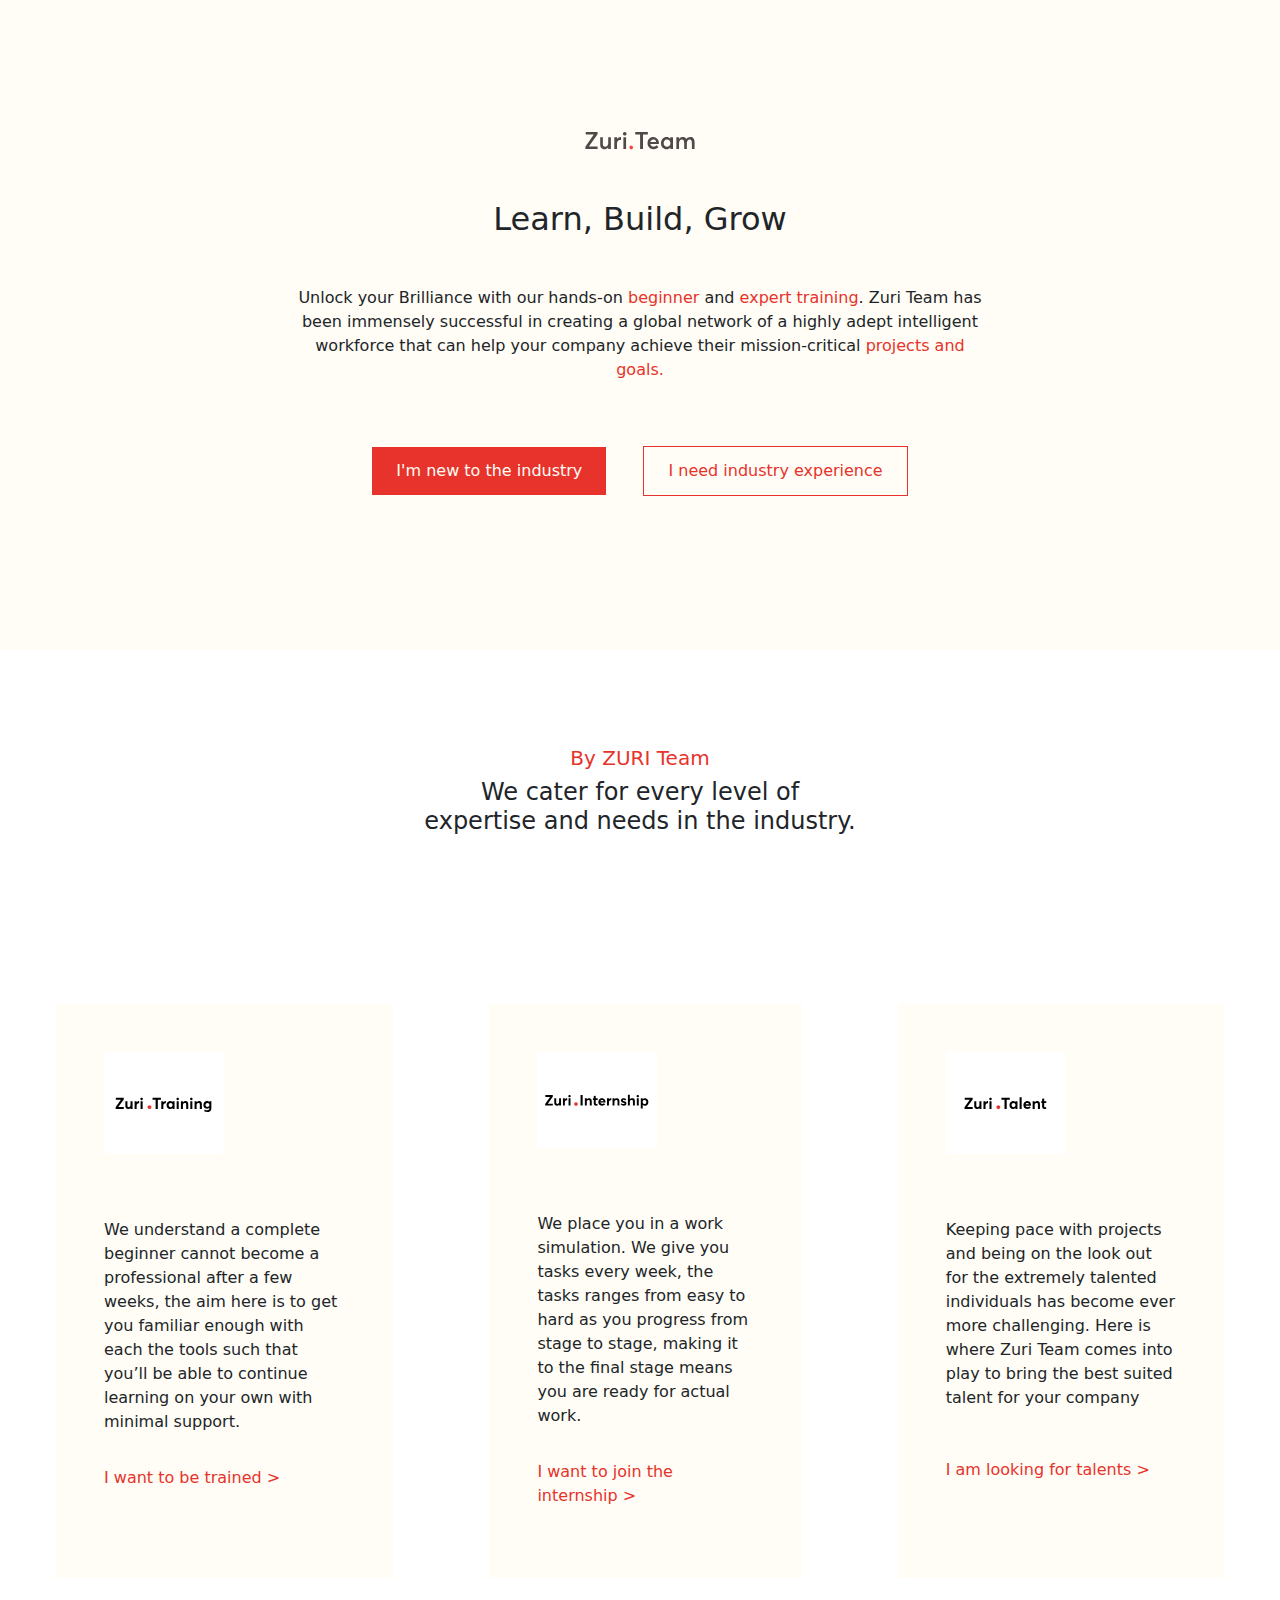
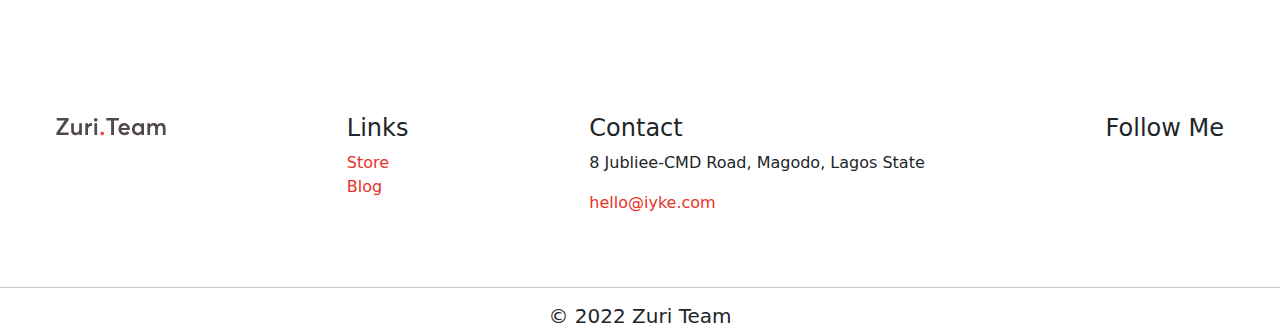
==== index.html @ 1b3d65d3 "Add files via upload" ====
<!DOCTYPE html>
<html lang="en">
  <head>
    <meta charset="UTF-8" />
    <meta http-equiv="X-UA-Compatible" content="IE=edge" />
    <meta name="viewport" content="width=device-width, initial-scale=1.0" />
    <link rel="stylesheet" href="https://cdnjs.cloudflare.com/ajax/libs/font-awesome/6.1.2/css/all.min.css" integrity="sha512-1sCRPdkRXhBV2PBLUdRb4tMg1w2YPf37qatUFeS7zlBy7jJI8Lf4VHwWfZZfpXtYSLy85pkm9GaYVYMfw5BC1A==" crossorigin="anonymous" referrerpolicy="no-referrer" />
    <link rel="shortcut icon" href="favicon.ico" type="image/x-icon" />
    <link rel="stylesheet" href="style.css" />
    <link rel="stylesheet" href="bootstrap.min.css" />
    <title>Zuri | Learn, Build, Grow</title>
  </head>
  <body>
    <header class="header position-relative mb-5">
      <div class="container-fluid px-3">
        <div class="flex my-5">
          <img
            src="images/home-images/zuri-logo-full.svg"
            alt=""
          />
        </div>
        <h2 class="my-3">Learn, Build, Grow</h2>
        <p class="my-5">
          Unlock your Brilliance with our hands-on
          <a href="#" class="text-tomato">beginner</a> and
          <a href="#" class="text-tomato">expert training</a>. Zuri Team has been
          immensely successful in creating a global network of a highly adept
          intelligent workforce that can help your company achieve their
          mission-critical
          <a href="#" class="text-tomato">projects and goals.</a>
        </p>

        <div class="flex my-3">
          <a href="training.html" class="btn-red d-inline-block">I'm new to the industry</a>
          <a href="talent.html" class="btn-white d-inline-block">I need industry experience</a>
        </div>
      </div>
    </header>

    <section class="what-we-do my-5 py-5 px-1 text-center position-relative">
      <h5 class="text-tomato">By ZURI Team</h5>
      <p class="h4">
        We cater for every level of <br />
        expertise and needs in the industry.
      </p>
    </section>

    <section class="d-lg-flex py-3 px-2 position-relative">
      <div class="card py-5 px-2 px-md-4 px-lg-5 mx-1 mx-md-4 mx-lg-5 my-5">
        <div class="img">
          <img
            src="images/home-images/zuri-training-img.svg"
            class="card-img"
            alt=""
          />
        </div>
        <p class="py-3">
          We understand a complete beginner cannot become a professional after a
          few weeks, the aim here is to get you familiar enough with each the
          tools such that you’ll be able to continue learning on your own with
          minimal support.
        </p>

        <a href="#" class="text-tomato">I want to be trained &gt;</a>
      </div>

      <div class="card py-5 px-2 px-md-4 px-lg-5 mx-1 mx-md-4 mx-lg-5 my-5">
        <div class="img">
          <img
            src="images/home-images/zuri-internship-img.svg"
            class="card-img"
            alt=""
          />
        </div>
        <p class="py-3">
          We place you in a work simulation. We give you tasks every week, the
          tasks ranges from easy to hard as you progress from stage to stage,
          making it to the final stage means you are ready for actual work.
        </p>

        <a href="#" class="text-tomato">I want to join the internship &gt;</a>
      </div>

      <div class="card py-5 px-2 px-md-4 px-lg-5 mx-1 mx-md-4 mx-lg-5 my-5">
        <div class="img">
          <img
            src="images/home-images/zuri-talent-img.svg"
            class="card-img"
            alt=""
          />
        </div>
        <p class="py-3">
          Keeping pace with projects and being on the look out for the extremely
          talented individuals has become ever more challenging. Here is where
          Zuri Team comes into play to bring the best suited talent for your
          company
        </p>

        <a href="#" class="mt-3 mb-5 text-tomato">I am looking for talents &gt;</a>
      </div>
    </section>

    <footer>
      <div class="home-footer mx-auto py-4 px-2 px-md-4 px-lg-5">
        <div class="footer-item py-3 px-2">
          <img
            src="images/home-images/zuri-logo-full.svg"
            alt=""
          />
        </div>

        <div class="footer-item py-3 px-2">
          <h4>Links</h4>
          <a href="#" class="d-block text-tomato">Store</a>
          <a href="#" class="d-block text-tomato">Blog</a>
        </div>

        <div class="footer-item py-3 px-2">
          <h4>Contact</h4>
          <p>8 Jubliee-CMD Road, Magodo, Lagos State</p>
          <a href="#" class="d-block text-tomato">hello@iyke.com</a>
        </div>

        <div class="footer-item py-3 px-2">
          <h4>Follow Me</h4>
          <a href="https://www.facebook.com/ikechukwu750"
            ><i class="fab fa-facebook"></i
          ></a>
          <a href="https://www.twitter.com/iyke4web"
            ><i class="fab fa-twitter"></i
          ></a>
          <a href="https://www.instagram.com/ikechukwu750"
            ><i class="fab fa-instagram"></i
          ></a>
          <a href="https://www.github.com/ikechukwu750"
            ><i class="fab fa-github"></i
          ></a>
        </div>
      </div>

      <hr>
      <h5 class="text-center">&copy; 2022 Zuri Team</h5>
    </footer>

    <script src="script.js"></script>
  </body>
</html>
---- style.css ----
@import url("//fonts.cdnfonts.com/css/graphik");

:root {
  --almost-white: #fffdf5;
  --light-gray: #d4d0d0;
  --talent-light-red: #fdf3f2;
  --tomato-color: #e7332b;
  --soft-black: #787878;
  --almost-black: #161617;
}

* {
  box-sizing: border-box;
  margin: 0;
  padding: 0;
}

html, body {
  scroll-behavior: smooth;
}

body {
  font-family: "graphik", sans-serif;
  background-color: #fff;
  color: var(--soft-black);
  font-size: 1rem;
  font-weight: 600;
}

a {
  text-decoration: none !important;
  /* color: var(--tomato-color) !important; */
}

a:hover {
  outline: none !important;
  border: none;
}

.text-tomato {
  color: var(--tomato-color);
}

a.text-tomato:hover {
  color: var(--tomato-color);
}

.text-black {
  color: var(--almost-black) !important;
}

a.text-black:hover {
  color: var(--almost-black);
}

.btn-red,
.bg-red {
  background-color: var(--tomato-color);
  color: var(--almost-white);
  border: none;
}

.bg-white {
  background-color: #fff !important;
}

.btn-white {
  background-color: var(--almost-white);
  color: var(--tomato-color);
  border: 1px solid var(--tomato-color);
}

.bg-soft-black {
  background-color: var(--soft-black);
  color: var(--almost-white);
}

.text-white,
a.text-white,
#text-white {
  color: #fff !important;
}

.text-semi-black {
  color: var(--soft-black);
}

.btn-red,
.btn-white {
  padding: 0.75rem 1.5rem;
  margin: 1rem;
  outline: none;
}

.btn-red:hover {
  border: 1px solid var(--tomato-color);
  background-color: var(--almost-white);
  color: var(--tomato-color);
}

.btn-white:hover {
  background-color: var(--tomato-color);
  color: var(--almost-white);
}

.talent-btn {
  position: relative;
  border-bottom-right-radius: 0.7rem;
  font-size: 1rem;
  padding: 0.6rem 2.7rem;
}

.talent-section-1 .talent-btn,
.talent-section-4 .talent-btn {
  box-shadow: 0.1rem 0 0.5rem #b9b9b9;
}

.talent-section-1 .talent-btn:hover,
.talent-section-4 .talent-btn:hover {
  box-shadow: 0.1rem 0 1rem #a5a4a4;
}

.bg-semi-black {
  background-color: var(--soft-black);
  color: var(--almost-white);
  border: none;
}

.header {
  background-color: var(--almost-white);
  width: 100%;
  height: 650px;
  text-align: center;
  padding: 5rem 2rem;
}

header p {
  max-width: 700px;
  margin: 0 auto;
}

.flex-cards,
.flex-footer {
  display: flex;
}

.flex-footer .footer-item {
  width: 25%;
}

.img {
  width: 100%;
}

.card {
  border: none !important;
  border-radius: 0 !important;
  background-color: var(--almost-white) !important;
}

.card .img {
  max-width: 120px;
  height: auto;
  margin-bottom: 3rem;
}

.home-footer {
  display: flex;
  justify-content: space-between;
  margin: 2rem;
  gap: 1rem;
}

/* Training Page Styles */

.training {
  background-color: var(--almost-white) !important;
}

.training-header {
  position: fixed;
  background-color: var(--almost-white);
  z-index: 4;
}

.training-enroll {
  max-width: 50%;
}

.training-logo-img {
  max-width: 300px;
  height: auto;
}

.training-logo-img img {
  width: 100%;
  height: auto;
}

.training-nav {
  font-size: 120%;
}

.training-circle {
  width: 5rem;
  height: 5rem;
  border-radius: 50%;
  border: 0.8rem solid var(--tomato-color);
  background-color: #e7736dee;
  z-index: 5;
}

.training-circle img {
  width: 100%;
}

.training-circle-support {
  width: 9.2rem;
  height: 3rem;
  padding: 0.4rem 1.7rem;
  background-color: var(--tomato-color);
  margin-left: -1.3rem;
  border-radius: 1rem;
  color: var(--almost-white);
  font-weight: bold;
}

.training-main#training-main {
  padding-top: 10rem;
}

.training-main .lady,
.training-main .male {
  max-width: 60%;
}

.gain-knowledge {
  max-width: 100%;
}

.gain-knowledge .line {
  max-width: 30%;
  height: auto;
}

.gain-knowledge .line img {
  width: 100%;
  height: auto;
}

.section1wire {
  max-width: 100px;
  height: auto;
  left: 20%;
}

.section1wire img {
  width: 100%;
  height: auto;
}

.maleface {
  left: 0;
  bottom: 3rem;
}

.training-section-3 .star {
  max-width: 200px;
  height: auto;
}

.section-3-wire {
  max-width: 110px;
  height: auto;
  margin-left: 150px;
}

.section-4 .training-merit {
  background-color: var(--almost-white) !important;
  width: 100%;
  display: flex;
  flex-wrap: wrap;
  justify-content: space-between;
}

.training-merit-item {
  border-radius: 1.7rem;
  padding: 1.5rem 2.4rem;
  transition: 0.3s;
  flex: 1 1 21.4rem;
  margin: 1.5rem 0.6rem;
  box-shadow: 0 0.2rem 1rem #fdd;
}

.training-merit-item:hover {
  transform: translateY(-1rem);
}

.training-merit-img {
  right: -1px;
  top: 0;
  width: 35%;
  height: auto;
}

.training-merit-img img {
  width: 100%;
  height: auto;
  right: -1px;
  top: 0;
}

.training-merit-item .card-number {
  font-size: 3rem;
  font-weight: 700;
  margin-top: 2rem;
  position: relative;
}

.training-merit p {
  font-size: 1.2rem !important;
  font-weight: 600;
  line-height: 1.6;
}

.training-merit .w-50 {
  width: 100%;
  font-size: 190%;
}

.section-5 {
  padding: 4rem;
}

.training .section-5 h1 {
  font-weight: 700;
}

.section-5 .btn-div button {
  background-color: var(--almost-white);
  color: var(--tomato-color);
  border: none;
  font-weight: 600;
  font-size: 110%;
  box-shadow: 0 0 0.4rem #a7231c;
}

.section-5-group {
  display: block;
}

.section-5-group .team-mentorship {
  display: flex;
  justify-content: space-between;
  flex-direction: row;
  align-items: center;
  width: 100%;
  flex-wrap: wrap;
  overflow: auto;
}

.section-5-group .team-item {
  margin: 0.75rem 0.75rem 0.75rem 0;
  border: 2px solid #fff4f4;
  display: flex;
  align-items: center;
  z-index: 3;
  min-width: 12rem;
  cursor: not-allowed;
}

.section-5-group .team-item div {
  max-width: 3rem;
  height: auto;
  margin-right: 0.2rem;
}

.section-5 .dot-section-5 {
  max-width: 10%;
  bottom: 2rem;
  left: 2rem;
  z-index: 3;
}

.section-6 {
  max-width: 100%;
}

.section-6 .area-images img {
  max-width: 2.5rem;
  height: auto;
  margin: 0.3rem;
}

.section-6 .key-areas .area {
  background-color: #fff;
  box-shadow: 0 0.2rem 2rem #fdd;
  border-radius: 2rem;
  padding: 2rem;
}

.training-s6-img {
  max-width: 8rem;
  height: auto;
}

.training-s6-img img {
  width: 100%;
  height: auto;
}

.key-areas {
  display: flex;
  justify-content: space-between;
  align-items: center;
  flex-wrap: wrap;
}

.key-areas .area {
  min-height: 22rem;
  flex: 1 1 21.4rem;
}

.section-7 .faq-table {
  max-width: 1000px;
}

.section-7 .faq-heading img {
  max-width: 6rem;
  height: auto;
  display: inline-block;
  margin-left: 30%;
}

.faq-item {
  border: 1px solid var(--light-gray);
}

.faq-visible {
  padding: 0.5rem;
}

.faq-visible button {
  outline: none;
  border: none;
  background-color: var(--almost-white);
  font-size: 1.1rem;
}

.section-7-bottom img {
  max-width: 13%;
}

.part-full {
  color: var(--almost-white);
  background-color: var(--almost-black);
  border-radius: 3rem;
  padding: 2.8rem !important;
  height: 100%;
  z-index: 2;
}

.part-full .ul {
  font-weight: 400;
  margin-left: -0.9rem;
}

.part-full .part-full-img-1 {
  max-width: 7rem;
  bottom: 3rem;
  right: 3rem;
}

.part-full .part-full-img-2 {
  max-width: 9rem;
  bottom: 3rem;
  right: 3rem;
}

.part-full .part-full-img-1 img,
.part-full .part-full-img-2 img {
  width: 100%;
  height: auto;
}

.section-8 {
  margin-bottom: 6rem;
}

.section-8 .program-category {
  display: flex;
  justify-content: space-between;
  align-items: center;
  flex-wrap: wrap;
}

.section-8 .program-category .part-full {
  flex: 1 1 380px;
}

.section-8 .section-8-circle-1 {
  max-width: 8rem;
  bottom: -1.5rem;
  right: -1rem;
  z-index: 1;
}

.section-8 .section-8-circle-1 img {
  width: 100%;
  height: auto;
}

.section-8 .section-8-circle-2 {
  max-width: 6rem;
  bottom: -6rem;
  left: 0;
  z-index: 1;
}

.section-8 .section-8-circle-2 img {
  width: 100%;
  height: auto;
}

.section-9 {
  margin: 1rem 2rem;
}

.section-9-container {
  border-radius: 2rem;
}

.section-9 .section-9-container h1 {
  font-size: 3rem;
  max-width: 50%;
}

.section-9-link {
  background-color: var(--almost-white);
  color: var(--tomato-color);
  box-shadow: 0 0 0.2rem #891b15;
  transition: 0.2s;
  margin-bottom: 4rem !important;
}

.section-9-link:hover {
  box-shadow: 0 0 0.4rem #891b15;
  transition: 0.2s;
}

.section-9-container .top-left {
  max-width: 5rem;
  height: auto;
  top: 12%;
  left: 8%;
}

.section-9-container .top-right {
  max-width: 8rem;
  height: auto;
  top: 0;
  right: 0;
}

.section-9-container .bottom-right {
  max-width: 7rem;
  height: auto;
  bottom: 0;
  right: 0;
}

.section-9-container .bottom-left {
  max-width: 6rem;
  height: auto;
  bottom: 0;
  left: 0;
}

.section-9-container .top-left img,
.section-9-container .top-right img,
.section-9-container .bottom-right img,
.section-9-container .bottom-left img {
  width: 100%;
  height: auto;
}

.training-footer .training-footer-container a.training-footer-link {
  width: 2.5rem;
  height: 2.5rem;
  display: flex;
  align-items: center;
  justify-content: center;
}

.talent-footer .talent-footer-container a.talent-footer-link {
  font-size: 2rem;
  display: flex;
  align-items: center;
  justify-content: center;
}

.training-footer-container .logo-social,
.talent-footer-container .logo-social {
  display: flex;
  justify-content: space-between;
  align-items: center;
  margin: 1rem auto;
}

.training-footer-container .training-footer-bottom,
.talent-footer-container .talent-footer-bottom {
  display: flex;
  flex-direction: row-reverse;
  justify-content: space-between;
  align-items: center;
  width: 100%;
}

.training-footer-container .training-privacy-policy {
  display: flex;
}

/* Talent Styles */

.talent .talent-header {
  width: 100%;
  background-color: #fff;
  position: fixed;
  z-index: 6;
}

.talent-header-wrapper {
  padding: 1.2rem 3rem;
  margin: 0 auto;
  display: flex;
  justify-content: space-between;
  align-items: center;
  max-width: 1300px;
}

.talent-map {
  display: flex;
  gap: 3rem;
}

.talent-h1-img {
  position: absolute;
  right: 6rem;
  bottom: 0.6rem;
  width: 5rem;
}

.talent-section-1 {
  padding-top: 6rem;
  padding: 2rem;
  width: 100% !important;
}

.talent-section-1 p {
  font-weight: 450;
}

.talent-section-1-flex {
  display: flex;
  flex-direction: row;
  justify-content: space-between;
  align-items: center;
  gap: 4rem;
}

.talent-section-1 p {
  max-width: 600px;
}

.talent-section-1-flex .talent-section-1-flex-item {
  padding: 1rem;
}

.talent-section-1-flex .talent-section-1-flex-item img {
  max-width: 450px;
  width: 100%;
  height: auto;
}

.talent-section-2 {
  background-color: var(--talent-light-red);
  padding: 5rem 0;
  min-width: 100%;
}

.talent-section-2 .talent-section-2-container {
  display: flex;
  flex-direction: row;
  justify-content: space-between;
  align-items: center;
  width: 100%;
  flex-grow: 1;
}

.talent-section-2-container .talent-section-2-item {
  position: relative;
  width: 100%;
}

.talent-section-2 .countries-impacted {
  display: flex;
  gap: 1rem;
  margin: 1rem 0;
}

.countries-impacted .country {
  border-radius: 0.5rem;
  background-color: #fff;
  max-width: 400px;
  width: 4.4rem;
  height: 4rem;
  display: flex;
  align-items: center;
  justify-content: center;
  padding: 0.3rem;
}

.countries-impacted .country img {
  width: 100%;
  height: auto;
}

.talent-section-2-item.img-section-2 {
  width: 100%;
  height: auto;
}

.talent-section-2-item.img-section-2 img {
  max-width: 100%;
  height: auto;
}

.talent-section-3 {
  padding: 4rem 5%;
}

.talent-work h1,
.talent-skills h1 {
  margin: 2rem 1rem;
}

.talent-section-3 .skills,
.talent-skills .works {
  font-size: 1.08rem;
  display: flex;
  justify-content: stretch;
  flex-wrap: wrap;
  width: 100%;
  max-width: 1000px;
}

.talent-skills h1 {
  max-width: 400px;
}

.skills .skill,
.works .brand {
  margin-bottom: 1.2rem;
  border-radius: 0.3rem;
  text-align: center;
  flex: 0 1 5rem;
  padding: 0.5rem 2rem;
  box-shadow: 0.4rem 0 1.3rem 0.4rem #f0f0f0;
  transition: 0.3s;
}

.skills .skill:hover,
.works .brand:hover {
  transition: 0.3s;
  transform: translateY(-1rem);
}

.skills .skill:not(:last-child),
.works .brand:not(:last-child) {
  margin-right: 1rem;
}

.skills .line {
  width: 12%;
  right: -2rem;
  top: -3rem;
}

.talent-section-4 {
  background-color: var(--talent-light-red);
  padding-top: 4rem;
  padding-bottom: 4rem;
  margin-bottom: 0;
}

.talent-section-4-container {
  position: relative;
  text-align: center;
}

.talents-hire {
  position: relative;
  max-width: 90%;
  margin: 3rem 3rem;
  display: flex;
  justify-content: space-between;
  /* align-items: stretch; */
  gap: 1rem;
  flex-wrap: wrap;
}

.talent-hire-item {
  max-width: 100%;
  background-color: #fff;
  color: var(--soft-black);
  flex: 1 1 19rem;
  border-bottom-right-radius: 1rem;
  padding: 2rem;
  font-weight: 500;
}

.talent-hire-item:hover {
  background-color: var(--almost-black);
  color: var(--light-gray);
}

.talent-hire-item p {
  font-size: 1.1rem;
  margin: 1rem;
}

.talent-footer {
  background-color: var(--almost-black);
  color: var(--almost-white);
  margin-top: 0;
}

.talent-footer-line {
  display: none;
}

.talent-footer-container .left-top {
  text-align: center !important;
  justify-self: center !important;
}

@media only screen and (min-width: 1200px) {
  .mentorship .section-5-group {
    display: block;
    min-width: 40%;
    justify-self: space-between;
    margin-bottom: 6rem;
  }

  .mentorship {
    width: 100%;
  }
}

@media only screen and (max-width: 1200px) {
  .training-main .male {
    display: none;
  }

  .talent-section-1-flex {
    flex-direction: column !important;
    gap: 2rem;
    justify-content: center;
    align-items: center;
    text-align: center;
  }

  .skills .line {
    display: none;
  }
}

@media only screen and (max-width: 1000px) {
  .training-section-3 .star {
    display: none !important;
  }

  .training-purpose {
    text-align: center;
  }

  .section-5,
  .section-6 {
    padding: 2rem 1rem !important;
  }

  .talent-section-2 .talent-section-2-container {
    flex-direction: column;
    justify-content: center;
    align-items: center;
    width: 100%;
    flex-grow: 1;
    text-align: center;
  }

  .talent-section-2 .countries-impacted {
    gap: 2%;
    justify-content: center;
  }
}

@media only screen and (max-width: 900px) {
  .training-nav {
    display: none;
  }
}

@media only screen and (max-width: 768px) {
  .section-5-group .team-mentorship {
    padding: 1rem !important;
  }

  .training-footer-container .logo-social,
  .talent-footer-container .logo-social {
    text-align: center !important;
    flex-direction: column;
    gap: 1rem;
  }

  .section-5-group .team-item {
    min-width: 8rem !important;
  }

  .key-areas .area {
    min-height: 20rem;
  }

  .section-9 .section-9-container h1 {
    font-size: 2rem;
    max-width: 65%;
  }

  .training-footer-container .training-footer-bottom,
  .talent-footer-container .talent-footer-bottom {
    flex-direction: column;
    gap: 1rem;
  }

  .training-footer-container .training-privacy-policy,
  .talent-footer-container .talent-privacy-policy {
    flex-direction: column;
    gap: 1rem;
    justify-content: center;
    align-items: center;
  }

  .talent-footer-copyright {
    text-align: center;
  }

  .home-footer {
    flex-direction: column;
    align-items: center;
    text-align: center;
  }

  .talent-header-wrapper {
    padding: 1.2rem;
  }

  .talent-footer-line {
    display: block;
  }

  
}

@media only screen and (max-width: 576px) {

  .training-circle {
    width: 3.5rem;
    height: 3.5rem;
  }
  
  .training-circle-support {
    width: 7.6rem;
    height: 2.2rem;
    font-size: 0.8rem;
    padding: 0.4rem 1.7rem;
    background-color: var(--tomato-color);
    margin-left: -1.3rem;
    border-radius: 0.6rem;
    color: var(--almost-white);
    font-weight: 600;
  }

  .countries-impacted .country {
    border-radius: 0.4rem;
    background-color: #fff;
    max-width: 300px;
    width: 16%;
    height: 3.2rem;
    padding: 2%;
  }

  .talent-section-2 .countries-impacted {
    gap: 2%;
    justify-content: center;
  }

  .talent-btn {
    position: relative;
    border-bottom-right-radius: 0.6rem;
    font-size: 0.9rem;
    padding: 0.3rem 1.5rem;
  }

  .talent-section-1 {
    padding: 0.8rem;
    max-width: 100% !important;
    margin-left: auto !important;
    margin-right: auto !important;
  }

  .talent-section-1-flex {
    gap: 0;
  }

  .talent-section-1-flex .talent-section-1-flex-item img {
    width: 100%;
    height: auto;
  }

  .talent-section-1,
  .talent-section-2 {
    text-align: center;
  }

  .talent-section-2-item.img-section-2 img {
    max-width: 90%;
    height: auto;
  }

  .skills,
  .works {
    justify-content: space-between;
  }

  .skills .skill,
  .works .brand {
    padding: 0.4rem 1.4rem;
    flex: 0 1 4rem;
    align-items: stretch;
  }

}

@media only screen and (max-width: 375px) {
  .talent-btn {
    position: relative;
    border-bottom-right-radius: 0.6rem;
    font-size: 0.9rem;
    padding: 0.2rem 1.2rem;
    margin: 0.2rem;
  }

  .skills .skill,
  .works .brand {
    padding: 0.3rem 1rem;
    flex: 1 1 3rem;
  }

  
  /* .talent-section-4 {
    padding: 2rem 5%;
    margin: 1rem -8% !important;
  } */
}
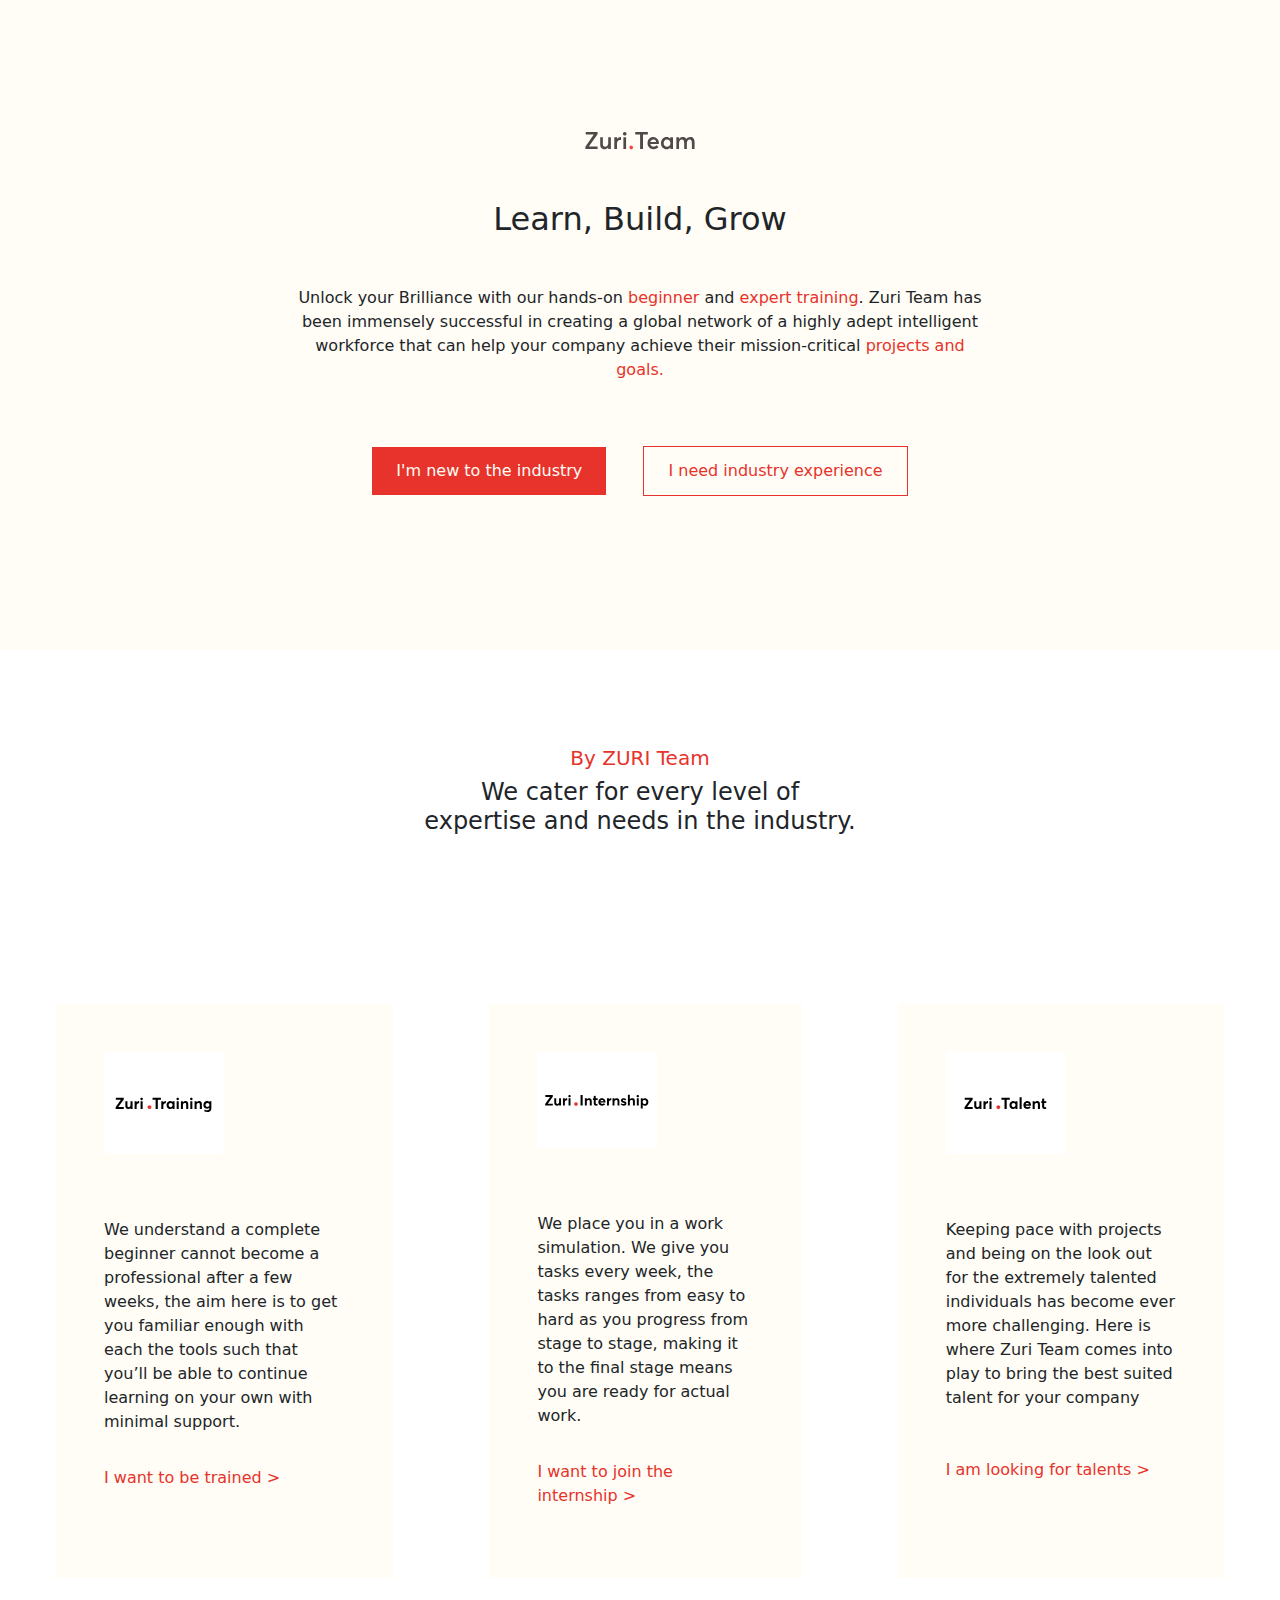
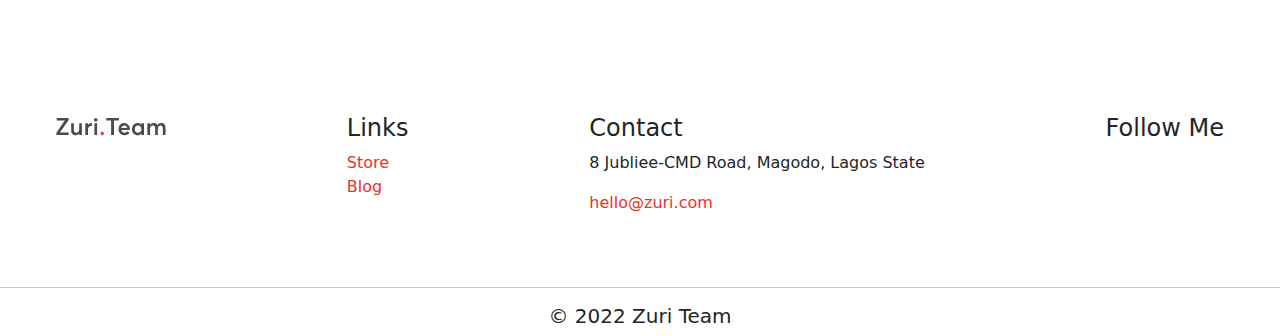
==== commit c4fa0a2e: "Update index.html" ====
--- a/index.html
+++ b/index.html
@@ -22,12 +22,12 @@
         <h2 class="my-3">Learn, Build, Grow</h2>
         <p class="my-5">
           Unlock your Brilliance with our hands-on
-          <a href="#" class="text-tomato">beginner</a> and
-          <a href="#" class="text-tomato">expert training</a>. Zuri Team has been
+          <a href="training.html" class="text-tomato">beginner</a> and
+          <a href="https://internship.zuri.team/" class="text-tomato">expert training</a>. Zuri Team has been
           immensely successful in creating a global network of a highly adept
           intelligent workforce that can help your company achieve their
           mission-critical
-          <a href="#" class="text-tomato">projects and goals.</a>
+          <a href="talent.html" class="text-tomato">projects and goals.</a>
         </p>
 
         <div class="flex my-3">
@@ -111,29 +111,29 @@
 
         <div class="footer-item py-3 px-2">
           <h4>Links</h4>
-          <a href="#" class="d-block text-tomato">Store</a>
-          <a href="#" class="d-block text-tomato">Blog</a>
+          <a href="https://flutterwave.com/store/zuriteam" class="d-block text-tomato">Store</a>
+          <a href="https://blog.zuri.team/" class="d-block text-tomato">Blog</a>
         </div>
 
         <div class="footer-item py-3 px-2">
           <h4>Contact</h4>
           <p>8 Jubliee-CMD Road, Magodo, Lagos State</p>
-          <a href="#" class="d-block text-tomato">hello@iyke.com</a>
+          <a href="mailto:hello@zuri.com" class="d-block text-tomato">hello@zuri.com</a>
         </div>
 
         <div class="footer-item py-3 px-2">
           <h4>Follow Me</h4>
-          <a href="https://www.facebook.com/ikechukwu750"
+          <a href="https://web.facebook.com/thezuriteam"
             ><i class="fab fa-facebook"></i
           ></a>
-          <a href="https://www.twitter.com/iyke4web"
+          <a href="https://twitter.com/theZuriTeam"
             ><i class="fab fa-twitter"></i
           ></a>
-          <a href="https://www.instagram.com/ikechukwu750"
+          <a href="https://www.instagram.com/thezuriteam/"
             ><i class="fab fa-instagram"></i
           ></a>
-          <a href="https://www.github.com/ikechukwu750"
-            ><i class="fab fa-github"></i
+          <a href="https://zuri.team/#"
+            ><i class="fab fa-linkedin"></i
           ></a>
         </div>
       </div>
